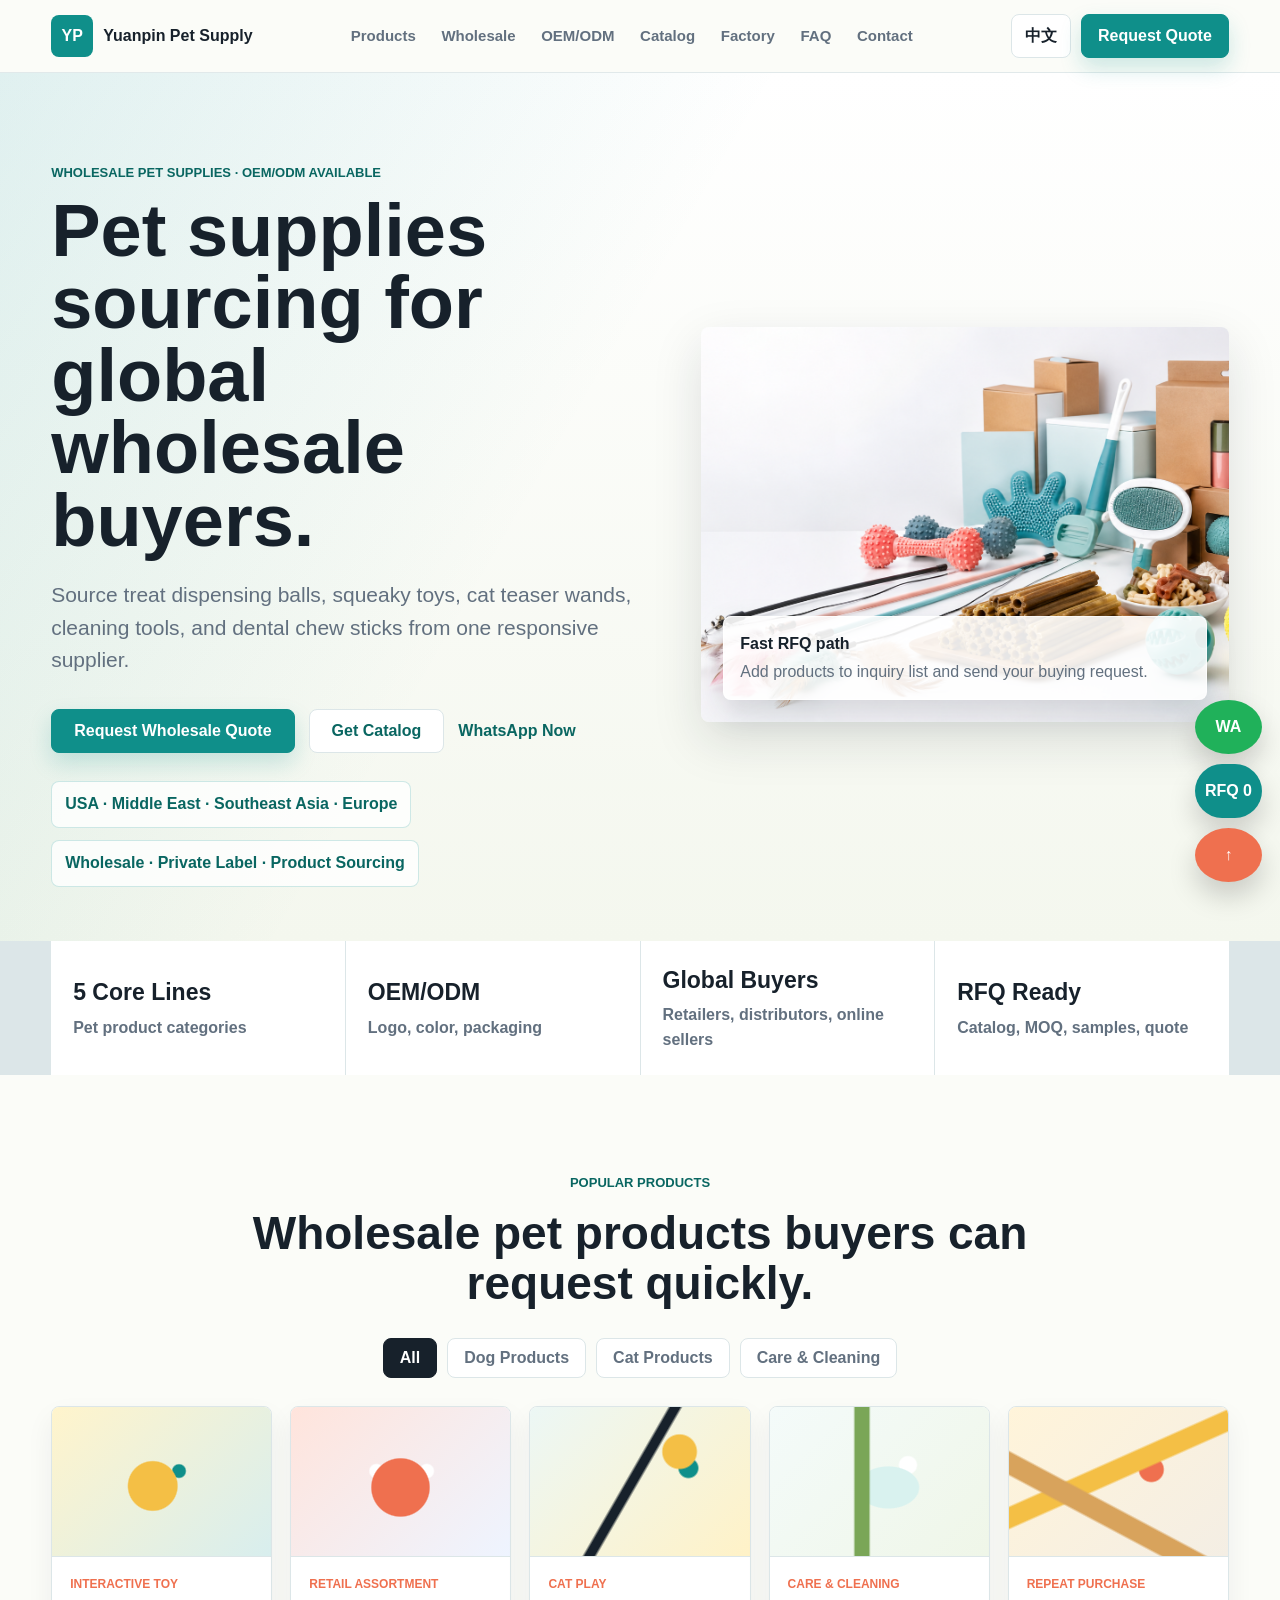
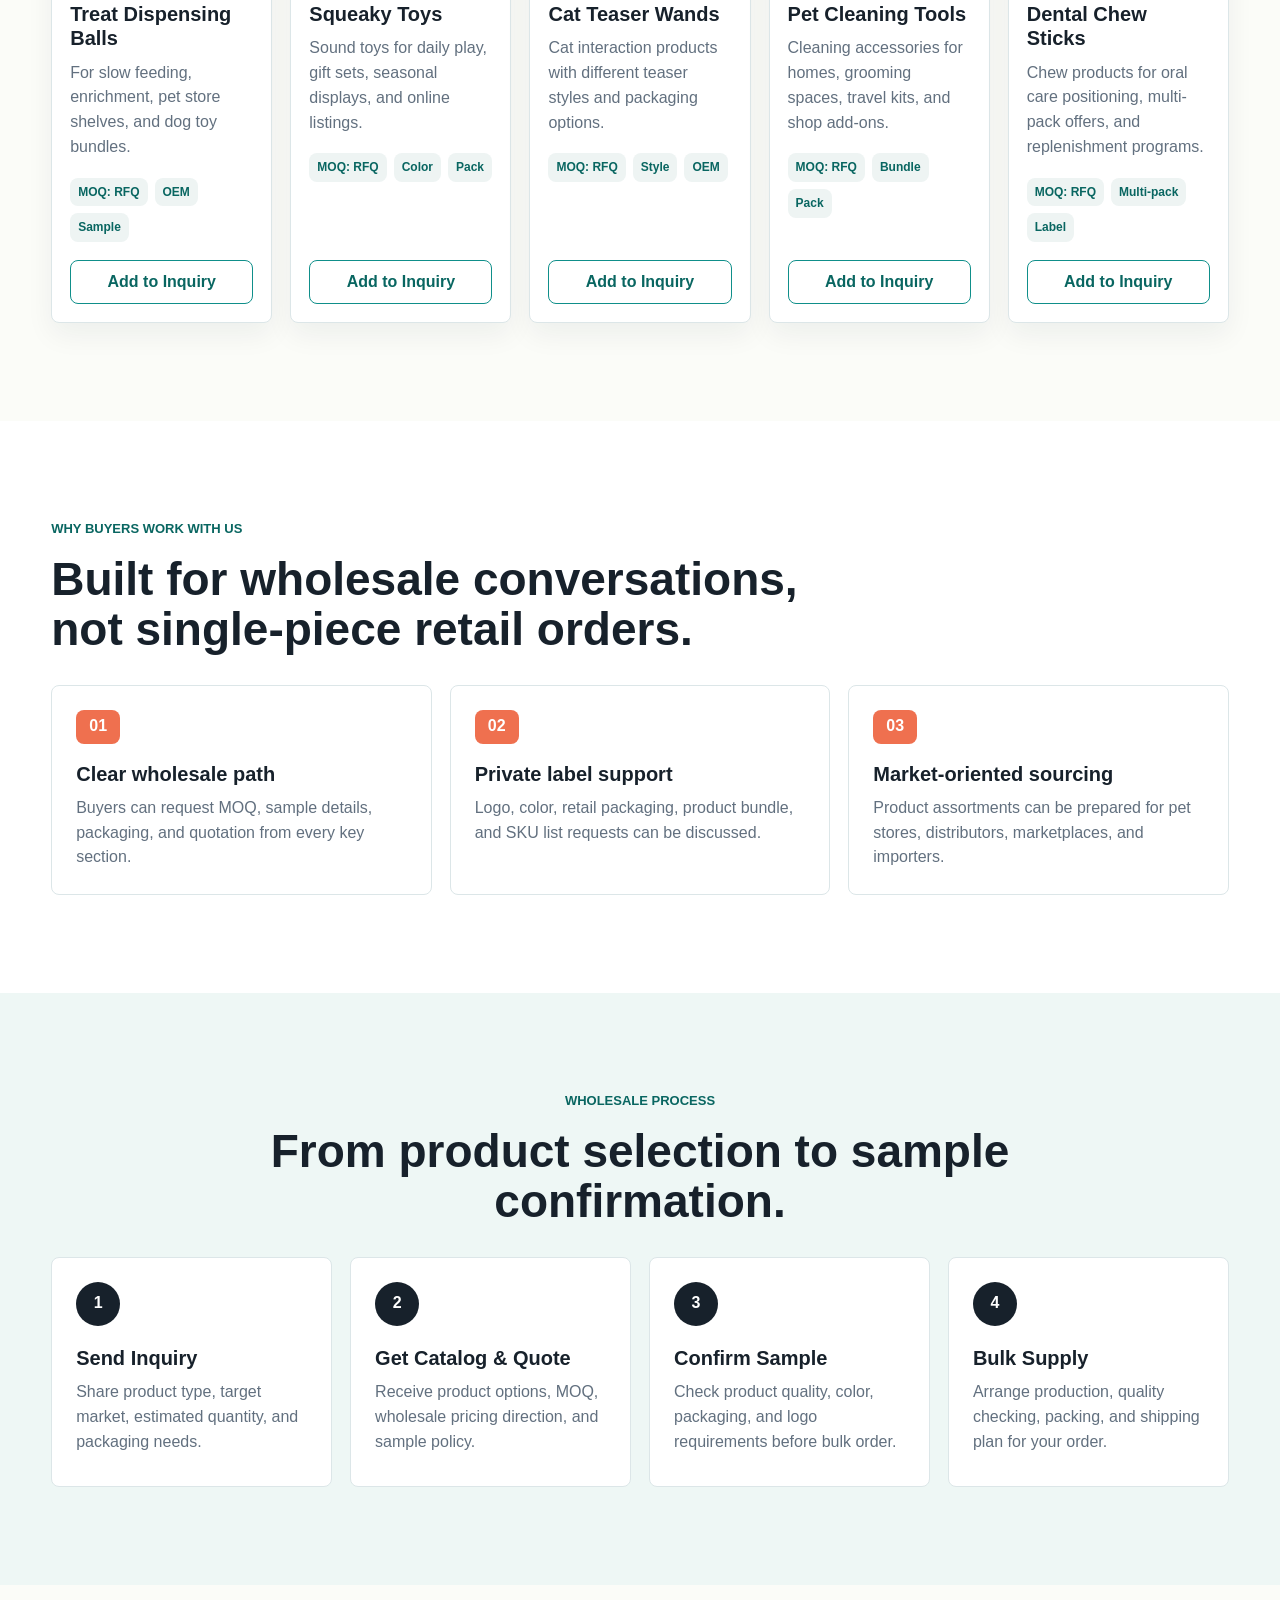
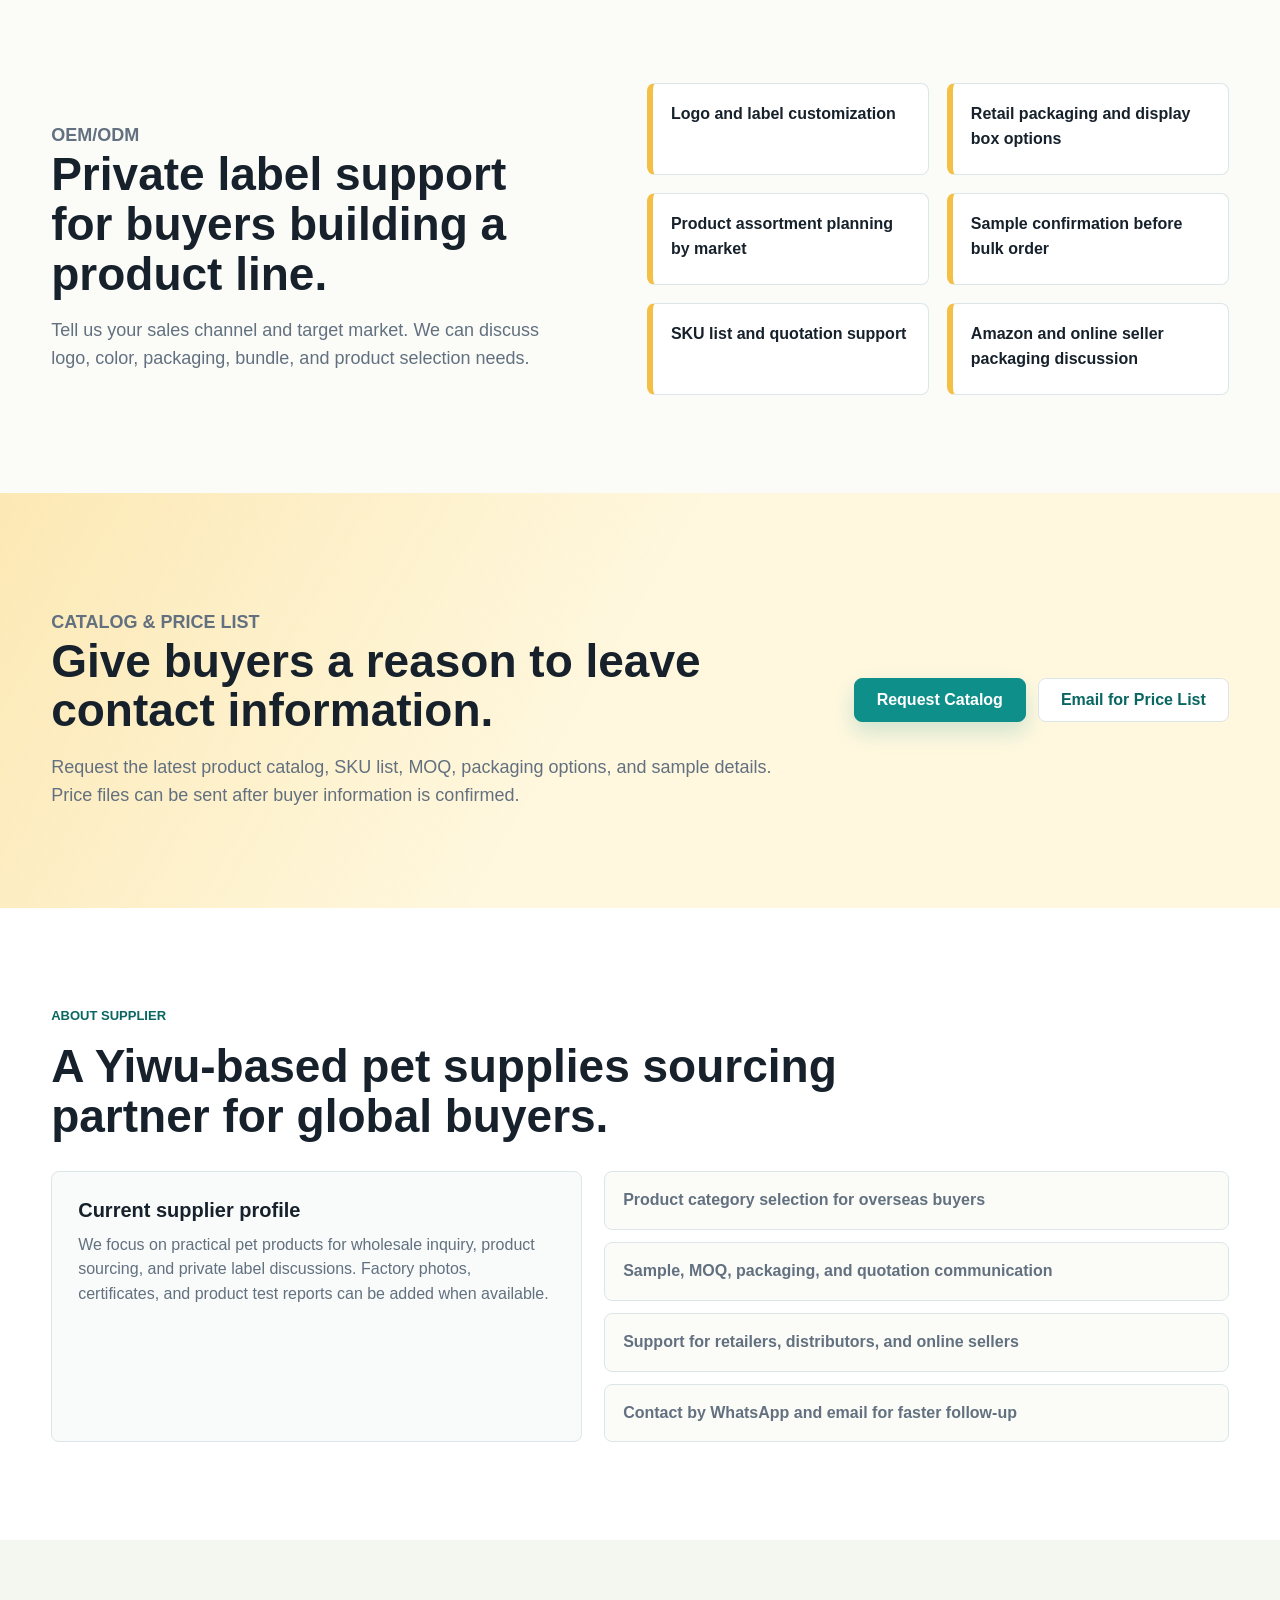
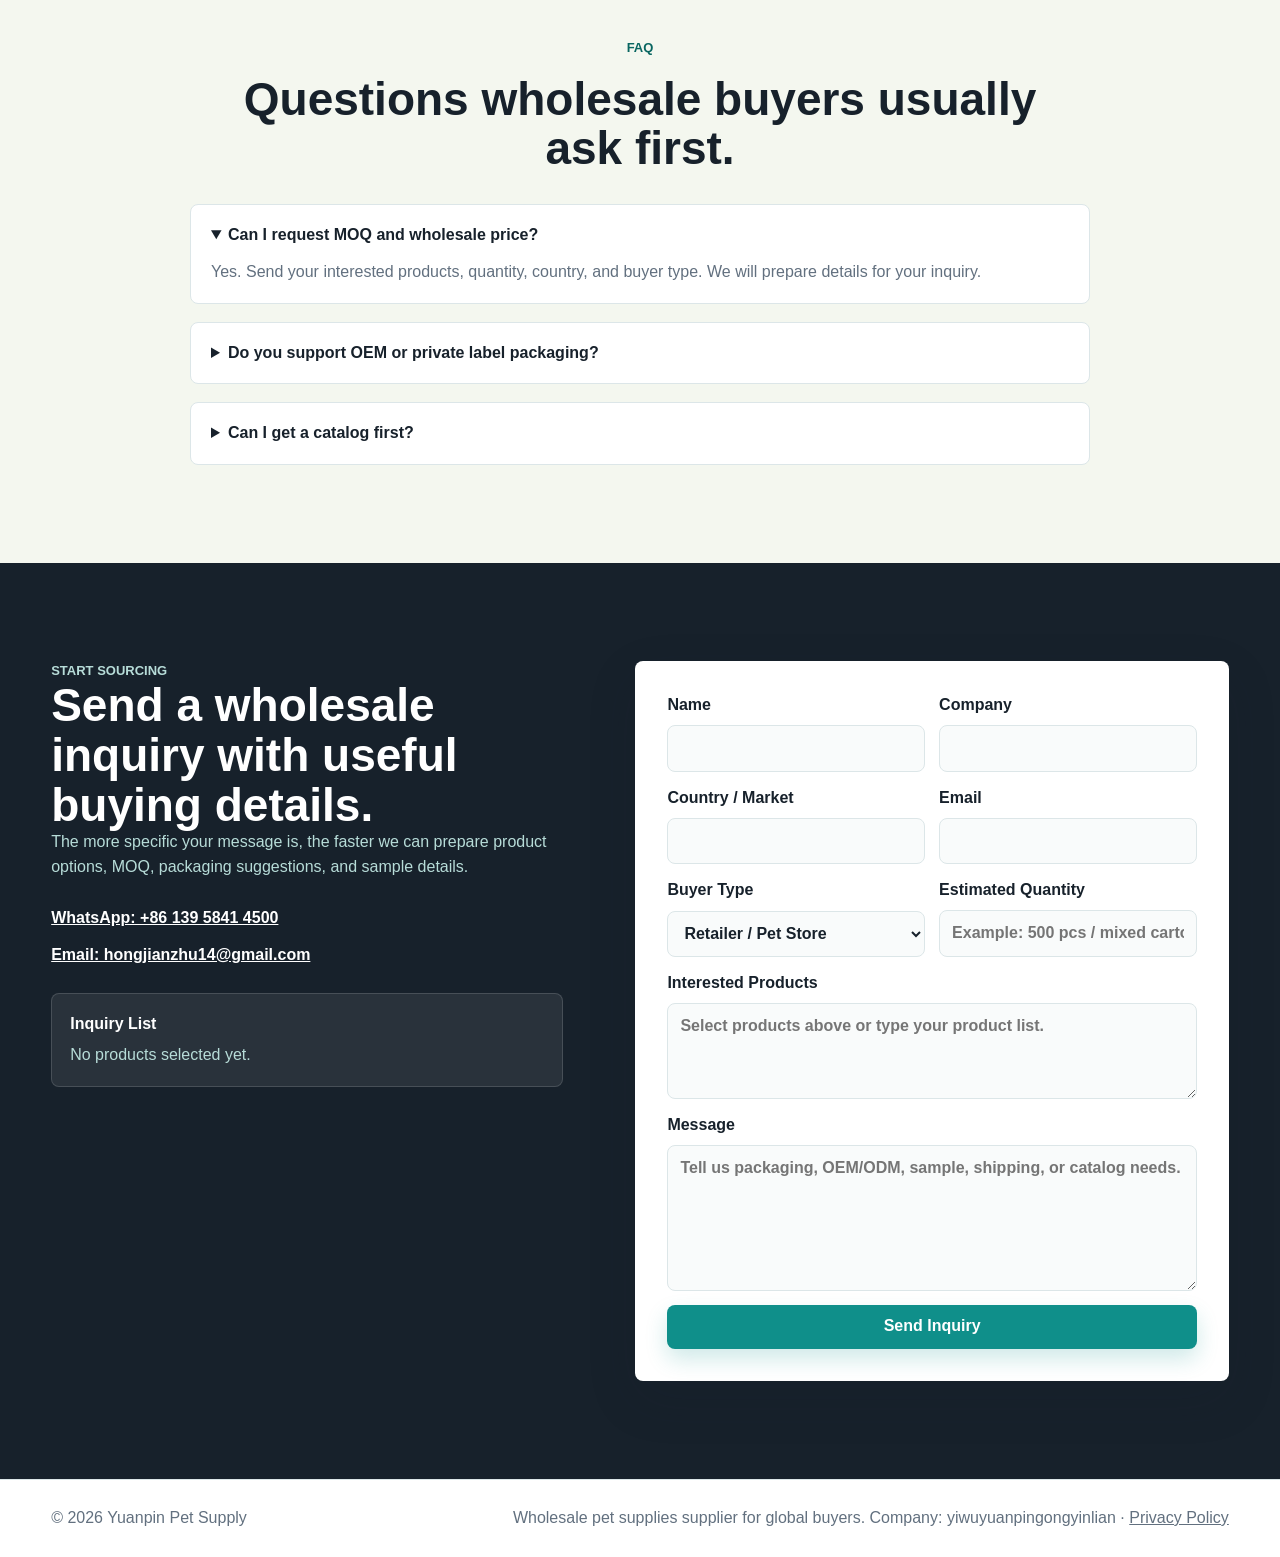
==== index.html @ 65d98b5f "Add files via upload" ====
<!doctype html>
<html lang="en">
  <head>
    <meta charset="utf-8" />
    <meta name="viewport" content="width=device-width, initial-scale=1" />
    <title>Yuanpin Pet Supply | Wholesale Pet Supplies Supplier</title>
    <meta
      name="description"
      content="Wholesale pet supplies supplier for global buyers. Treat dispensing balls, squeaky toys, cat teaser wands, pet cleaning tools, dental chew sticks, OEM and ODM service."
    />
    <link rel="stylesheet" href="./styles.css" />
  </head>
  <body>
    <header class="site-header">
      <a class="brand" href="./index.html#top" aria-label="Yuanpin Pet Supply">
        <span class="brand-mark">YP</span>
        <span class="brand-text">Yuanpin Pet Supply</span>
      </a>

      <nav class="main-nav" aria-label="Main navigation">
        <a href="./products.html" data-i18n="navProducts">Products</a>
        <a href="./index.html#wholesale" data-i18n="navWholesale">Wholesale</a>
        <a href="./index.html#oem" data-i18n="navOem">OEM/ODM</a>
        <a href="./index.html#catalog" data-i18n="navCatalog">Catalog</a>
        <a href="./about.html" data-i18n="navFactory">Factory</a>
        <a href="./faq.html">FAQ</a>
        <a href="./contact.html" data-i18n="navContact">Contact</a>
      </nav>

      <div class="header-actions">
        <button class="icon-button" type="button" data-lang-toggle aria-label="Switch language">中文</button>
        <a class="quote-pill" href="./contact.html" data-i18n="headerQuote">Request Quote</a>
      </div>
    </header>

    <main id="top">
      <section class="hero-section">
        <div class="hero-copy">
          <p class="eyebrow" data-i18n="heroEyebrow">Wholesale Pet Supplies · OEM/ODM Available</p>
          <h1 data-i18n="heroTitle">Pet supplies sourcing for global wholesale buyers.</h1>
          <p class="hero-lede" data-i18n="heroLede">
            Source treat dispensing balls, squeaky toys, cat teaser wands, cleaning tools, and dental chew sticks from one responsive supplier.
          </p>
          <div class="hero-actions">
            <a class="primary-button" href="./contact.html" data-i18n="requestQuote">Request Wholesale Quote</a>
            <a class="secondary-button" href="#catalog" data-i18n="getCatalog">Get Catalog</a>
            <a class="text-button" href="https://wa.me/8613958414500" target="_blank" rel="noreferrer" data-i18n="whatsappNow">WhatsApp Now</a>
          </div>
          <div class="trust-row" aria-label="Supplier highlights">
            <span data-i18n="trustOne">USA · Middle East · Southeast Asia · Europe</span>
            <span data-i18n="trustTwo">Wholesale · Private Label · Product Sourcing</span>
          </div>
        </div>

        <div class="hero-panel">
          <img src="./assets/hero-pet-wholesale.png" alt="Wholesale pet supplies catalog display" />
          <div class="hero-note">
            <strong data-i18n="heroNoteTitle">Fast RFQ path</strong>
            <span data-i18n="heroNoteCopy">Add products to inquiry list and send your buying request.</span>
          </div>
        </div>
      </section>

      <section class="metric-strip" aria-label="Wholesale service summary">
        <div>
          <strong data-i18n="metricOneValue">5 Core Lines</strong>
          <span data-i18n="metricOneLabel">Pet product categories</span>
        </div>
        <div>
          <strong data-i18n="metricTwoValue">OEM/ODM</strong>
          <span data-i18n="metricTwoLabel">Logo, color, packaging</span>
        </div>
        <div>
          <strong data-i18n="metricThreeValue">Global Buyers</strong>
          <span data-i18n="metricThreeLabel">Retailers, distributors, online sellers</span>
        </div>
        <div>
          <strong data-i18n="metricFourValue">RFQ Ready</strong>
          <span data-i18n="metricFourLabel">Catalog, MOQ, samples, quote</span>
        </div>
      </section>

      <section class="section product-section" id="products">
        <div class="section-heading center">
          <p class="eyebrow" data-i18n="productsEyebrow">Popular Products</p>
          <h2 data-i18n="productsTitle">Wholesale pet products buyers can request quickly.</h2>
        </div>

        <div class="filter-bar" aria-label="Product filters">
          <button class="filter-button active" type="button" data-filter="all" data-i18n="filterAll">All</button>
          <button class="filter-button" type="button" data-filter="dog" data-i18n="filterDog">Dog Products</button>
          <button class="filter-button" type="button" data-filter="cat" data-i18n="filterCat">Cat Products</button>
          <button class="filter-button" type="button" data-filter="care" data-i18n="filterCare">Care & Cleaning</button>
        </div>

        <div class="product-grid">
          <article class="product-card" data-category="dog" data-product-card>
            <div class="product-visual ball-visual"></div>
            <div class="product-body">
              <p class="card-kicker" data-i18n="tagInteractive">Interactive Toy</p>
              <h3 data-i18n="productOneTitle">Treat Dispensing Balls</h3>
              <p data-i18n="productOneCopy">For slow feeding, enrichment, pet store shelves, and dog toy bundles.</p>
              <div class="tag-row">
                <span>MOQ: RFQ</span><span>OEM</span><span>Sample</span>
              </div>
              <button class="add-button" type="button" data-add-product="Treat Dispensing Balls" data-i18n="addInquiry">Add to Inquiry</button>
            </div>
          </article>

          <article class="product-card" data-category="dog" data-product-card>
            <div class="product-visual squeak-visual"></div>
            <div class="product-body">
              <p class="card-kicker" data-i18n="tagRetail">Retail Assortment</p>
              <h3 data-i18n="productTwoTitle">Squeaky Toys</h3>
              <p data-i18n="productTwoCopy">Sound toys for daily play, gift sets, seasonal displays, and online listings.</p>
              <div class="tag-row">
                <span>MOQ: RFQ</span><span>Color</span><span>Pack</span>
              </div>
              <button class="add-button" type="button" data-add-product="Squeaky Toys" data-i18n="addInquiry">Add to Inquiry</button>
            </div>
          </article>

          <article class="product-card" data-category="cat" data-product-card>
            <div class="product-visual wand-visual"></div>
            <div class="product-body">
              <p class="card-kicker" data-i18n="tagCat">Cat Play</p>
              <h3 data-i18n="productThreeTitle">Cat Teaser Wands</h3>
              <p data-i18n="productThreeCopy">Cat interaction products with different teaser styles and packaging options.</p>
              <div class="tag-row">
                <span>MOQ: RFQ</span><span>Style</span><span>OEM</span>
              </div>
              <button class="add-button" type="button" data-add-product="Cat Teaser Wands" data-i18n="addInquiry">Add to Inquiry</button>
            </div>
          </article>

          <article class="product-card" data-category="care" data-product-card>
            <div class="product-visual clean-visual"></div>
            <div class="product-body">
              <p class="card-kicker" data-i18n="tagCare">Care & Cleaning</p>
              <h3 data-i18n="productFourTitle">Pet Cleaning Tools</h3>
              <p data-i18n="productFourCopy">Cleaning accessories for homes, grooming spaces, travel kits, and shop add-ons.</p>
              <div class="tag-row">
                <span>MOQ: RFQ</span><span>Bundle</span><span>Pack</span>
              </div>
              <button class="add-button" type="button" data-add-product="Pet Cleaning Tools" data-i18n="addInquiry">Add to Inquiry</button>
            </div>
          </article>

          <article class="product-card" data-category="dog care" data-product-card>
            <div class="product-visual chew-visual"></div>
            <div class="product-body">
              <p class="card-kicker" data-i18n="tagRepeat">Repeat Purchase</p>
              <h3 data-i18n="productFiveTitle">Dental Chew Sticks</h3>
              <p data-i18n="productFiveCopy">Chew products for oral care positioning, multi-pack offers, and replenishment programs.</p>
              <div class="tag-row">
                <span>MOQ: RFQ</span><span>Multi-pack</span><span>Label</span>
              </div>
              <button class="add-button" type="button" data-add-product="Dental Chew Sticks" data-i18n="addInquiry">Add to Inquiry</button>
            </div>
          </article>
        </div>
      </section>

      <section class="section why-section">
        <div class="section-heading">
          <p class="eyebrow" data-i18n="whyEyebrow">Why Buyers Work With Us</p>
          <h2 data-i18n="whyTitle">Built for wholesale conversations, not single-piece retail orders.</h2>
        </div>
        <div class="why-grid">
          <article>
            <span class="number-badge">01</span>
            <h3 data-i18n="whyOneTitle">Clear wholesale path</h3>
            <p data-i18n="whyOneCopy">Buyers can request MOQ, sample details, packaging, and quotation from every key section.</p>
          </article>
          <article>
            <span class="number-badge">02</span>
            <h3 data-i18n="whyTwoTitle">Private label support</h3>
            <p data-i18n="whyTwoCopy">Logo, color, retail packaging, product bundle, and SKU list requests can be discussed.</p>
          </article>
          <article>
            <span class="number-badge">03</span>
            <h3 data-i18n="whyThreeTitle">Market-oriented sourcing</h3>
            <p data-i18n="whyThreeCopy">Product assortments can be prepared for pet stores, distributors, marketplaces, and importers.</p>
          </article>
        </div>
      </section>

      <section class="section wholesale-section" id="wholesale">
        <div class="section-heading center">
          <p class="eyebrow" data-i18n="wholesaleEyebrow">Wholesale Process</p>
          <h2 data-i18n="wholesaleTitle">From product selection to sample confirmation.</h2>
        </div>
        <div class="timeline">
          <article><span>1</span><h3 data-i18n="stepOneTitle">Send Inquiry</h3><p data-i18n="stepOneCopy">Share product type, target market, estimated quantity, and packaging needs.</p></article>
          <article><span>2</span><h3 data-i18n="stepTwoTitle">Get Catalog & Quote</h3><p data-i18n="stepTwoCopy">Receive product options, MOQ, wholesale pricing direction, and sample policy.</p></article>
          <article><span>3</span><h3 data-i18n="stepThreeTitle">Confirm Sample</h3><p data-i18n="stepThreeCopy">Check product quality, color, packaging, and logo requirements before bulk order.</p></article>
          <article><span>4</span><h3 data-i18n="stepFourTitle">Bulk Supply</h3><p data-i18n="stepFourCopy">Arrange production, quality checking, packing, and shipping plan for your order.</p></article>
        </div>
      </section>

      <section class="section oem-section" id="oem">
        <div class="oem-copy">
          <p class="eyebrow" data-i18n="oemEyebrow">OEM/ODM</p>
          <h2 data-i18n="oemTitle">Private label support for buyers building a product line.</h2>
          <p data-i18n="oemCopy">Tell us your sales channel and target market. We can discuss logo, color, packaging, bundle, and product selection needs.</p>
        </div>
        <div class="capability-grid">
          <div data-i18n="capOne">Logo and label customization</div>
          <div data-i18n="capTwo">Retail packaging and display box options</div>
          <div data-i18n="capThree">Product assortment planning by market</div>
          <div data-i18n="capFour">Sample confirmation before bulk order</div>
          <div data-i18n="capFive">SKU list and quotation support</div>
          <div data-i18n="capSix">Amazon and online seller packaging discussion</div>
        </div>
      </section>

      <section class="section catalog-section" id="catalog">
        <div class="catalog-copy">
          <p class="eyebrow" data-i18n="catalogEyebrow">Catalog & Price List</p>
          <h2 data-i18n="catalogTitle">Give buyers a reason to leave contact information.</h2>
          <p data-i18n="catalogCopy">Request the latest product catalog, SKU list, MOQ, packaging options, and sample details. Price files can be sent after buyer information is confirmed.</p>
        </div>
        <div class="catalog-actions">
          <a class="primary-button" href="#contact" data-i18n="catalogButton">Request Catalog</a>
          <a class="secondary-button" href="mailto:hongjianzhu14@gmail.com?subject=Catalog%20Request%20-%20Wholesale%20Pet%20Supplies" data-i18n="catalogEmail">Email for Price List</a>
        </div>
      </section>

      <section class="section factory-section" id="factory">
        <div class="section-heading">
          <p class="eyebrow" data-i18n="factoryEyebrow">About Supplier</p>
          <h2 data-i18n="factoryTitle">A Yiwu-based pet supplies sourcing partner for global buyers.</h2>
        </div>
        <div class="factory-layout">
          <div class="factory-card">
            <h3 data-i18n="factoryCardTitle">Current supplier profile</h3>
            <p data-i18n="factoryCardCopy">We focus on practical pet products for wholesale inquiry, product sourcing, and private label discussions. Factory photos, certificates, and product test reports can be added when available.</p>
          </div>
          <ul class="check-list">
            <li data-i18n="factoryOne">Product category selection for overseas buyers</li>
            <li data-i18n="factoryTwo">Sample, MOQ, packaging, and quotation communication</li>
            <li data-i18n="factoryThree">Support for retailers, distributors, and online sellers</li>
            <li data-i18n="factoryFour">Contact by WhatsApp and email for faster follow-up</li>
          </ul>
        </div>
      </section>

      <section class="section faq-section">
        <div class="section-heading center">
          <p class="eyebrow" data-i18n="faqEyebrow">FAQ</p>
          <h2 data-i18n="faqTitle">Questions wholesale buyers usually ask first.</h2>
        </div>
        <div class="faq-list">
          <details open>
            <summary data-i18n="faqOneQ">Can I request MOQ and wholesale price?</summary>
            <p data-i18n="faqOneA">Yes. Send your interested products, quantity, country, and buyer type. We will prepare details for your inquiry.</p>
          </details>
          <details>
            <summary data-i18n="faqTwoQ">Do you support OEM or private label packaging?</summary>
            <p data-i18n="faqTwoA">Logo, label, color, packaging, and bundle requests can be discussed according to product category and order plan.</p>
          </details>
          <details>
            <summary data-i18n="faqThreeQ">Can I get a catalog first?</summary>
            <p data-i18n="faqThreeA">Yes. Use the catalog request section or contact us by WhatsApp/email, and include your market and product interest.</p>
          </details>
        </div>
      </section>

      <section class="section contact-section" id="contact">
        <div class="contact-copy">
          <p class="eyebrow" data-i18n="contactEyebrow">Start Sourcing</p>
          <h2 data-i18n="contactTitle">Send a wholesale inquiry with useful buying details.</h2>
          <p data-i18n="contactCopy">The more specific your message is, the faster we can prepare product options, MOQ, packaging suggestions, and sample details.</p>
          <div class="contact-methods">
            <a href="https://wa.me/8613958414500" target="_blank" rel="noreferrer">WhatsApp: +86 139 5841 4500</a>
            <a href="mailto:hongjianzhu14@gmail.com">Email: hongjianzhu14@gmail.com</a>
          </div>
          <div class="inquiry-summary">
            <strong data-i18n="inquiryListTitle">Inquiry List</strong>
            <p data-selected-products data-i18n="inquiryEmpty">No products selected yet.</p>
          </div>
        </div>

        <form class="inquiry-form" action="mailto:hongjianzhu14@gmail.com" method="post" enctype="text/plain">
          <label><span data-i18n="formName">Name</span><input name="name" autocomplete="name" required /></label>
          <label><span data-i18n="formCompany">Company</span><input name="company" autocomplete="organization" /></label>
          <label><span data-i18n="formCountry">Country / Market</span><input name="country" autocomplete="country-name" required /></label>
          <label><span data-i18n="formEmail">Email</span><input type="email" name="email" autocomplete="email" required /></label>
          <label>
            <span data-i18n="formBuyer">Buyer Type</span>
            <select name="buyer_type">
              <option data-i18n="buyerTypeOne">Retailer / Pet Store</option>
              <option data-i18n="buyerTypeTwo">Distributor / Wholesaler</option>
              <option data-i18n="buyerTypeThree">Online Seller</option>
              <option data-i18n="buyerTypeFour">Brand Owner</option>
            </select>
          </label>
          <label><span data-i18n="formQuantity">Estimated Quantity</span><input name="quantity" data-i18n-placeholder="quantityPlaceholder" placeholder="Example: 500 pcs / mixed carton / trial order" /></label>
          <label><span data-i18n="formProducts">Interested Products</span><textarea name="products" rows="3" data-products-field data-i18n-placeholder="productsPlaceholder" placeholder="Select products above or type your product list."></textarea></label>
          <label><span data-i18n="formMessage">Message</span><textarea name="message" rows="5" data-i18n-placeholder="messagePlaceholder" placeholder="Tell us packaging, OEM/ODM, sample, shipping, or catalog needs."></textarea></label>
          <button class="primary-button form-button" type="submit" data-i18n="submitInquiry">Send Inquiry</button>
        </form>
      </section>
    </main>

    <footer class="site-footer">
      <p>© <span data-year></span> Yuanpin Pet Supply</p>
      <p><span data-i18n="footerText">Wholesale pet supplies supplier for global buyers.</span> Company: yiwuyuanpingongyinlian · <a href="./privacy.html">Privacy Policy</a></p>
    </footer>

    <div class="floating-tools" aria-label="Quick contact tools">
      <a href="https://wa.me/8613958414500" target="_blank" rel="noreferrer">WA</a>
      <a href="#contact" data-inquiry-count>RFQ 0</a>
      <a href="#top" aria-label="Back to top">↑</a>
    </div>

    <script src="./script.js"></script>
  </body>
</html>
---- styles.css ----
:root {
  --ink: #17212b;
  --muted: #62707f;
  --soft: #eef4f3;
  --line: #dce6e8;
  --paper: #fbfcf8;
  --white: #ffffff;
  --teal: #0f8f8a;
  --teal-dark: #096661;
  --coral: #ef704f;
  --sun: #f4bf45;
  --leaf: #7aa657;
  --shadow: 0 18px 50px rgba(23, 33, 43, 0.13);
}

* {
  box-sizing: border-box;
}

html {
  scroll-behavior: smooth;
}

body {
  margin: 0;
  color: var(--ink);
  background: var(--paper);
  font-family: Arial, "Microsoft YaHei", "PingFang SC", sans-serif;
  line-height: 1.55;
}

a {
  color: inherit;
}

img {
  display: block;
  max-width: 100%;
}

button,
input,
select,
textarea {
  font: inherit;
}

.site-header {
  position: sticky;
  top: 0;
  z-index: 50;
  display: flex;
  align-items: center;
  justify-content: space-between;
  gap: 22px;
  padding: 14px clamp(18px, 4vw, 56px);
  background: rgba(251, 252, 248, 0.93);
  border-bottom: 1px solid rgba(220, 230, 232, 0.82);
  backdrop-filter: blur(18px);
}

.brand {
  display: inline-flex;
  align-items: center;
  gap: 10px;
  min-width: 0;
  text-decoration: none;
}

.brand-mark {
  display: grid;
  place-items: center;
  width: 42px;
  height: 42px;
  color: var(--white);
  background: var(--teal);
  border-radius: 8px;
  font-weight: 900;
}

.brand-text {
  max-width: 240px;
  overflow-wrap: anywhere;
  font-weight: 900;
}

.main-nav {
  display: flex;
  align-items: center;
  gap: clamp(14px, 2vw, 26px);
  color: var(--muted);
  font-size: 15px;
  font-weight: 700;
}

.main-nav a,
.quote-pill,
.text-button {
  text-decoration: none;
}

.main-nav a:hover {
  color: var(--teal-dark);
}

.header-actions {
  display: flex;
  align-items: center;
  gap: 10px;
  white-space: nowrap;
}

.icon-button,
.quote-pill,
.primary-button,
.secondary-button,
.add-button {
  min-height: 44px;
  border-radius: 8px;
  font-weight: 900;
  cursor: pointer;
}

.icon-button {
  padding: 0 13px;
  color: var(--ink);
  background: var(--white);
  border: 1px solid var(--line);
}

.quote-pill,
.primary-button {
  display: inline-flex;
  align-items: center;
  justify-content: center;
  color: var(--white);
  background: var(--teal);
  border: 1px solid var(--teal);
  box-shadow: 0 10px 22px rgba(15, 143, 138, 0.2);
}

.quote-pill {
  padding: 0 16px;
}

.primary-button,
.secondary-button {
  padding: 0 22px;
  text-decoration: none;
}

.secondary-button {
  display: inline-flex;
  align-items: center;
  justify-content: center;
  color: var(--teal-dark);
  background: var(--white);
  border: 1px solid var(--line);
}

.text-button {
  display: inline-flex;
  align-items: center;
  min-height: 44px;
  color: var(--teal-dark);
  font-weight: 900;
}

.hero-section {
  display: grid;
  grid-template-columns: minmax(0, 1fr) minmax(360px, 0.9fr);
  gap: clamp(28px, 5vw, 70px);
  align-items: center;
  min-height: calc(100vh - 72px);
  padding: clamp(48px, 7vw, 94px) clamp(18px, 4vw, 56px) 54px;
  background:
    linear-gradient(120deg, rgba(15, 143, 138, 0.13), transparent 44%),
    linear-gradient(180deg, #ffffff 0%, #f4f7ee 100%);
}

.hero-copy {
  max-width: 820px;
}

.eyebrow {
  margin: 0 0 12px;
  color: var(--teal-dark);
  font-size: 13px;
  font-weight: 900;
  letter-spacing: 0;
  text-transform: uppercase;
}

h1,
h2,
h3,
p,
span,
a,
button {
  overflow-wrap: anywhere;
}

h1 {
  margin: 0;
  max-width: 900px;
  font-size: clamp(42px, 6vw, 74px);
  line-height: 0.98;
  letter-spacing: 0;
}

h2 {
  margin: 0;
  max-width: 820px;
  font-size: clamp(28px, 4vw, 46px);
  line-height: 1.08;
  letter-spacing: 0;
}

h3 {
  margin: 0 0 10px;
  font-size: 20px;
  line-height: 1.22;
  letter-spacing: 0;
}

.hero-lede {
  max-width: 690px;
  margin: 22px 0 0;
  color: var(--muted);
  font-size: clamp(17px, 2vw, 21px);
}

.hero-actions {
  display: flex;
  flex-wrap: wrap;
  gap: 14px;
  margin-top: 32px;
}

.trust-row {
  display: flex;
  flex-wrap: wrap;
  gap: 12px;
  margin-top: 28px;
}

.trust-row span {
  padding: 10px 13px;
  border: 1px solid rgba(15, 143, 138, 0.2);
  border-radius: 8px;
  color: var(--teal-dark);
  background: rgba(255, 255, 255, 0.78);
  font-weight: 800;
}

.hero-panel {
  position: relative;
}

.hero-panel img {
  width: 100%;
  aspect-ratio: 4 / 3;
  object-fit: cover;
  border-radius: 8px;
  box-shadow: var(--shadow);
}

.hero-note {
  position: absolute;
  left: 22px;
  right: 22px;
  bottom: 22px;
  display: grid;
  gap: 3px;
  padding: 15px 16px;
  border: 1px solid rgba(255, 255, 255, 0.65);
  border-radius: 8px;
  background: rgba(255, 255, 255, 0.9);
  box-shadow: 0 12px 32px rgba(23, 33, 43, 0.14);
}

.hero-note span {
  color: var(--muted);
}

.metric-strip {
  display: grid;
  grid-template-columns: repeat(4, minmax(0, 1fr));
  gap: 1px;
  padding: 0 clamp(18px, 4vw, 56px);
  background: var(--line);
}

.metric-strip div {
  display: grid;
  gap: 5px;
  min-height: 110px;
  align-content: center;
  padding: 22px;
  background: var(--white);
}

.metric-strip strong {
  font-size: 23px;
}

.metric-strip span {
  color: var(--muted);
  font-weight: 700;
}

.section {
  padding: clamp(58px, 8vw, 98px) clamp(18px, 4vw, 56px);
}

.section-heading {
  display: grid;
  gap: 4px;
  margin-bottom: 30px;
}

.section-heading.center {
  justify-items: center;
  text-align: center;
}

.filter-bar {
  display: flex;
  flex-wrap: wrap;
  justify-content: center;
  gap: 10px;
  margin-bottom: 28px;
}

.filter-button {
  min-height: 40px;
  padding: 0 16px;
  color: var(--muted);
  background: var(--white);
  border: 1px solid var(--line);
  border-radius: 8px;
  cursor: pointer;
  font-weight: 900;
}

.filter-button.active {
  color: var(--white);
  background: var(--ink);
  border-color: var(--ink);
}

.product-grid {
  display: grid;
  grid-template-columns: repeat(5, minmax(180px, 1fr));
  gap: 18px;
}

.product-card {
  display: flex;
  flex-direction: column;
  overflow: hidden;
  min-height: 430px;
  background: var(--white);
  border: 1px solid var(--line);
  border-radius: 8px;
  box-shadow: 0 12px 28px rgba(23, 33, 43, 0.06);
}

.product-card.hidden {
  display: none;
}

.product-visual {
  min-height: 150px;
  border-bottom: 1px solid var(--line);
}

.ball-visual {
  background:
    radial-gradient(circle at 46% 53%, #f4bf45 0 17%, transparent 18%),
    radial-gradient(circle at 58% 43%, #0f8f8a 0 4%, transparent 5%),
    radial-gradient(circle at 40% 49%, #ffffff 0 5%, transparent 6%),
    linear-gradient(135deg, #fff4cc, #d8eeee);
}

.squeak-visual {
  background:
    radial-gradient(circle at 50% 54%, #ef704f 0 21%, transparent 22%),
    radial-gradient(circle at 39% 43%, #ffffff 0 4%, transparent 5%),
    radial-gradient(circle at 62% 43%, #ffffff 0 4%, transparent 5%),
    linear-gradient(135deg, #ffe4dc, #eef4ff);
}

.wand-visual {
  background:
    linear-gradient(120deg, transparent 0 45%, #17212b 46% 49%, transparent 50%),
    radial-gradient(circle at 68% 30%, #f4bf45 0 9%, transparent 10%),
    radial-gradient(circle at 72% 41%, #0f8f8a 0 5%, transparent 6%),
    linear-gradient(135deg, #ecf7f5, #fff2c7);
}

.clean-visual {
  background:
    linear-gradient(90deg, transparent 0 38%, #7aa657 39% 45%, transparent 46%),
    radial-gradient(ellipse at 54% 54%, #d9f2ef 0 18%, transparent 19%),
    radial-gradient(circle at 63% 39%, #ffffff 0 5%, transparent 6%),
    linear-gradient(135deg, #f4fbfa, #eff6e8);
}

.chew-visual {
  background:
    linear-gradient(28deg, transparent 0 30%, #d8a35c 31% 39%, transparent 40%),
    linear-gradient(-24deg, transparent 0 50%, #f4bf45 51% 59%, transparent 60%),
    radial-gradient(circle at 65% 42%, #ef704f 0 7%, transparent 8%),
    linear-gradient(135deg, #fff4da, #f4eee4);
}

.product-body {
  display: flex;
  flex: 1;
  flex-direction: column;
  padding: 18px;
}

.card-kicker {
  margin: 0 0 8px;
  color: var(--coral);
  font-size: 12px;
  font-weight: 900;
  text-transform: uppercase;
}

.product-body p:not(.card-kicker) {
  margin: 0;
  color: var(--muted);
}

.tag-row {
  display: flex;
  flex-wrap: wrap;
  gap: 7px;
  margin: 18px 0;
}

.tag-row span {
  padding: 5px 8px;
  color: var(--teal-dark);
  background: var(--soft);
  border-radius: 8px;
  font-size: 12px;
  font-weight: 900;
}

.add-button {
  width: 100%;
  margin-top: auto;
  color: var(--teal-dark);
  background: var(--white);
  border: 1px solid var(--teal);
}

.add-button.added {
  color: var(--white);
  background: var(--teal);
}

.why-section {
  background: var(--white);
}

.why-grid,
.timeline,
.capability-grid,
.faq-list {
  display: grid;
  gap: 18px;
}

.why-grid {
  grid-template-columns: repeat(3, minmax(0, 1fr));
}

.why-grid article,
.timeline article,
.factory-card,
.faq-list details {
  border: 1px solid var(--line);
  border-radius: 8px;
  background: var(--white);
}

.why-grid article {
  padding: 24px;
}

.number-badge {
  display: inline-grid;
  place-items: center;
  width: 44px;
  height: 34px;
  margin-bottom: 18px;
  color: var(--white);
  background: var(--coral);
  border-radius: 8px;
  font-weight: 900;
}

.why-grid p,
.timeline p,
.oem-copy p,
.factory-card p,
.check-list,
.faq-list p,
.contact-copy p,
.catalog-copy p {
  margin: 0;
  color: var(--muted);
}

.wholesale-section {
  background: #eef7f5;
}

.timeline {
  grid-template-columns: repeat(4, minmax(0, 1fr));
}

.timeline article {
  min-height: 230px;
  padding: 24px;
}

.timeline span {
  display: grid;
  place-items: center;
  width: 44px;
  height: 44px;
  margin-bottom: 20px;
  color: var(--white);
  background: var(--ink);
  border-radius: 50%;
  font-weight: 900;
}

.oem-section {
  display: grid;
  grid-template-columns: minmax(0, 0.9fr) minmax(320px, 1fr);
  gap: clamp(28px, 6vw, 72px);
  align-items: center;
}

.oem-copy p {
  max-width: 650px;
  margin-top: 18px;
  font-size: 18px;
}

.capability-grid {
  grid-template-columns: repeat(2, minmax(0, 1fr));
}

.capability-grid div {
  min-height: 92px;
  padding: 18px;
  border: 1px solid var(--line);
  border-left: 6px solid var(--sun);
  border-radius: 8px;
  background: var(--white);
  font-weight: 900;
}

.catalog-section {
  display: grid;
  grid-template-columns: minmax(0, 1fr) auto;
  gap: 28px;
  align-items: center;
  background:
    linear-gradient(120deg, rgba(244, 191, 69, 0.28), transparent 48%),
    #fff8df;
}

.catalog-copy p {
  max-width: 760px;
  margin-top: 18px;
  font-size: 18px;
}

.catalog-actions {
  display: flex;
  flex-wrap: wrap;
  gap: 12px;
}

.factory-section {
  background: var(--white);
}

.factory-layout {
  display: grid;
  grid-template-columns: minmax(0, 0.85fr) minmax(320px, 1fr);
  gap: 22px;
}

.factory-card {
  padding: 26px;
  background: #f8fbfa;
}

.check-list {
  display: grid;
  gap: 12px;
  padding: 0;
  list-style: none;
}

.check-list li {
  padding: 16px 18px;
  border: 1px solid var(--line);
  border-radius: 8px;
  background: var(--paper);
  font-weight: 800;
}

.faq-section {
  background: #f4f7ef;
}

.faq-list {
  max-width: 900px;
  margin: 0 auto;
}

.faq-list details {
  padding: 18px 20px;
}

.faq-list summary {
  cursor: pointer;
  font-weight: 900;
}

.faq-list p {
  margin-top: 12px;
}

.contact-section {
  display: grid;
  grid-template-columns: minmax(0, 0.82fr) minmax(340px, 0.95fr);
  gap: clamp(28px, 6vw, 72px);
  align-items: start;
  color: var(--white);
  background: var(--ink);
}

.contact-section .eyebrow,
.contact-copy p {
  color: #b7dcd8;
}

.contact-methods {
  display: grid;
  gap: 12px;
  margin-top: 26px;
}

.contact-methods a {
  color: var(--white);
  font-weight: 900;
}

.inquiry-summary {
  margin-top: 26px;
  padding: 18px;
  color: var(--white);
  background: rgba(255, 255, 255, 0.08);
  border: 1px solid rgba(255, 255, 255, 0.14);
  border-radius: 8px;
}

.inquiry-summary p {
  margin-top: 6px;
}

.inquiry-form {
  display: grid;
  grid-template-columns: repeat(2, minmax(0, 1fr));
  gap: 14px;
  padding: clamp(20px, 4vw, 32px);
  color: var(--ink);
  background: var(--white);
  border-radius: 8px;
  box-shadow: var(--shadow);
}

.inquiry-form label {
  display: grid;
  gap: 7px;
  font-weight: 900;
}

.inquiry-form label:nth-last-child(3),
.inquiry-form label:nth-last-child(2),
.form-button {
  grid-column: 1 / -1;
}

.inquiry-form input,
.inquiry-form select,
.inquiry-form textarea {
  width: 100%;
  min-height: 46px;
  padding: 10px 12px;
  color: var(--ink);
  background: #f9fbfb;
  border: 1px solid var(--line);
  border-radius: 8px;
}

.inquiry-form textarea {
  resize: vertical;
}

.form-button {
  border: 0;
}

.site-footer {
  display: flex;
  justify-content: space-between;
  gap: 18px;
  padding: 26px clamp(18px, 4vw, 56px);
  color: var(--muted);
  background: var(--white);
  border-top: 1px solid var(--line);
}

.site-footer p {
  margin: 0;
}

.floating-tools {
  position: fixed;
  right: 18px;
  bottom: 18px;
  z-index: 60;
  display: grid;
  gap: 10px;
}

.floating-tools a {
  display: grid;
  place-items: center;
  min-width: 54px;
  height: 54px;
  padding: 0 10px;
  color: var(--white);
  background: var(--coral);
  border-radius: 50%;
  box-shadow: 0 14px 28px rgba(0, 0, 0, 0.18);
  text-decoration: none;
  font-weight: 900;
}

.floating-tools a:first-child {
  background: #20b15a;
}

.floating-tools a:nth-child(2) {
  width: auto;
  border-radius: 999px;
  background: var(--teal);
}

.page-hero {
  padding: clamp(58px, 8vw, 104px) clamp(18px, 4vw, 56px);
  background:
    linear-gradient(120deg, rgba(15, 143, 138, 0.12), transparent 46%),
    linear-gradient(180deg, #ffffff 0%, #f4f7ee 100%);
}

.page-hero h1 {
  max-width: 980px;
}

.page-hero p:not(.eyebrow) {
  max-width: 760px;
  margin: 20px 0 0;
  color: var(--muted);
  font-size: 18px;
}

.two-column-page,
.factory-layout {
  align-items: stretch;
}

.two-column-page {
  display: grid;
  grid-template-columns: repeat(2, minmax(0, 1fr));
  gap: 20px;
}

.content-card {
  padding: clamp(22px, 4vw, 34px);
  border: 1px solid var(--line);
  border-radius: 8px;
  background: var(--white);
  box-shadow: 0 12px 28px rgba(23, 33, 43, 0.06);
}

.content-card h2 {
  font-size: clamp(24px, 3vw, 34px);
}

.content-card p {
  margin: 16px 0 0;
  color: var(--muted);
}

.content-card .secondary-button {
  margin-top: 22px;
}

.product-detail-list {
  display: grid;
  grid-template-columns: repeat(2, minmax(0, 1fr));
  gap: 18px;
}

.legal-content {
  max-width: 960px;
  margin: 0 auto;
}

.legal-content h2 {
  margin-top: 28px;
  font-size: 26px;
}

.legal-content p {
  color: var(--muted);
}

.address-placeholder {
  margin-top: 24px;
}

@media (max-width: 1180px) {
  .site-header {
    flex-wrap: wrap;
  }

  .main-nav {
    order: 3;
    width: 100%;
    justify-content: space-between;
  }

  .hero-section,
  .oem-section,
  .catalog-section,
  .two-column-page,
  .product-detail-list,
  .factory-layout,
  .contact-section {
    grid-template-columns: 1fr;
  }

  .product-grid {
    grid-template-columns: repeat(2, minmax(0, 1fr));
  }

  .metric-strip,
  .timeline {
    grid-template-columns: repeat(2, minmax(0, 1fr));
  }
}

@media (max-width: 720px) {
  .brand-text {
    max-width: 190px;
    font-size: 14px;
  }

  .header-actions {
    width: 100%;
    justify-content: space-between;
  }

  .main-nav {
    justify-content: flex-start;
    overflow-x: auto;
    padding-bottom: 4px;
  }

  .hero-section {
    min-height: auto;
  }

  .hero-actions,
  .trust-row,
  .catalog-actions {
    display: grid;
    grid-template-columns: 1fr;
  }

  .metric-strip,
  .product-grid,
  .why-grid,
  .timeline,
  .capability-grid,
  .inquiry-form,
  .site-footer {
    grid-template-columns: 1fr;
  }

  .primary-button,
  .secondary-button,
  .text-button {
    width: 100%;
    justify-content: center;
  }

  .hero-note {
    position: static;
    margin-top: 12px;
  }

  .floating-tools {
    right: 12px;
    bottom: 12px;
  }
}
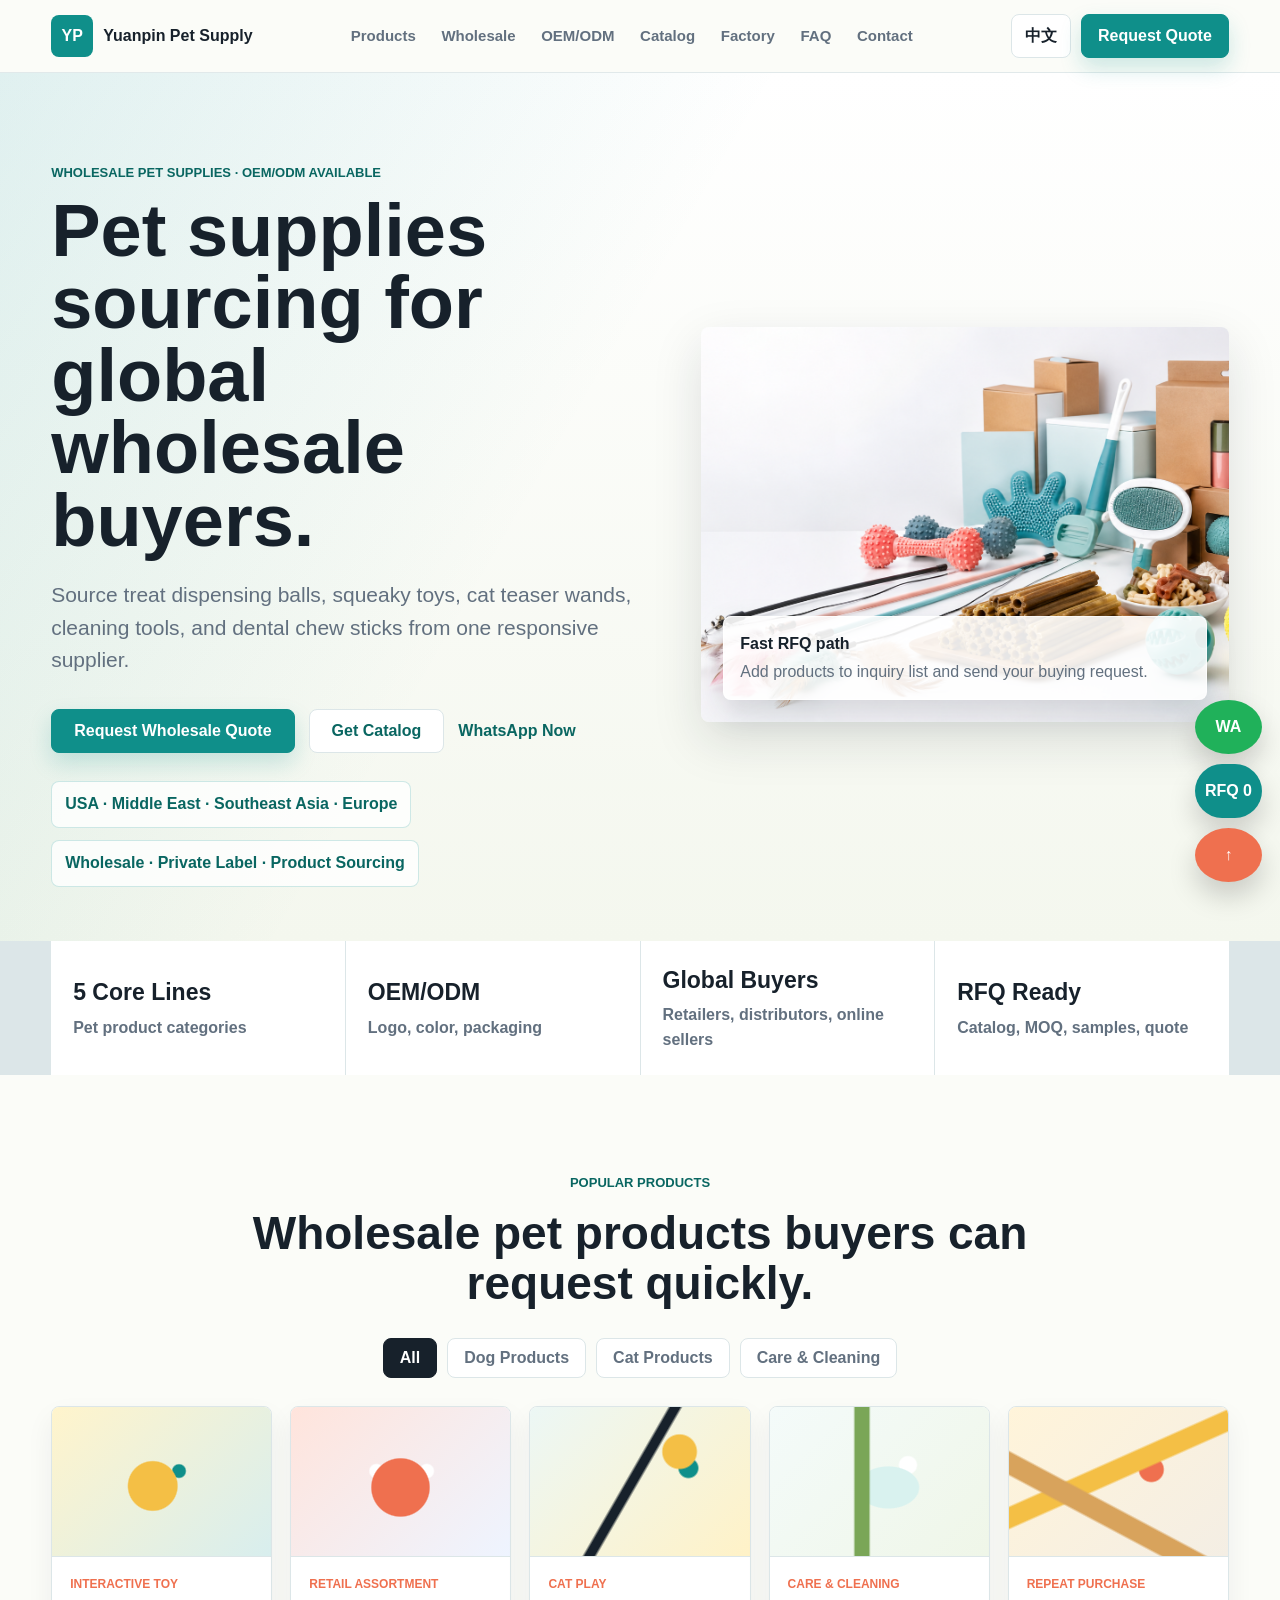
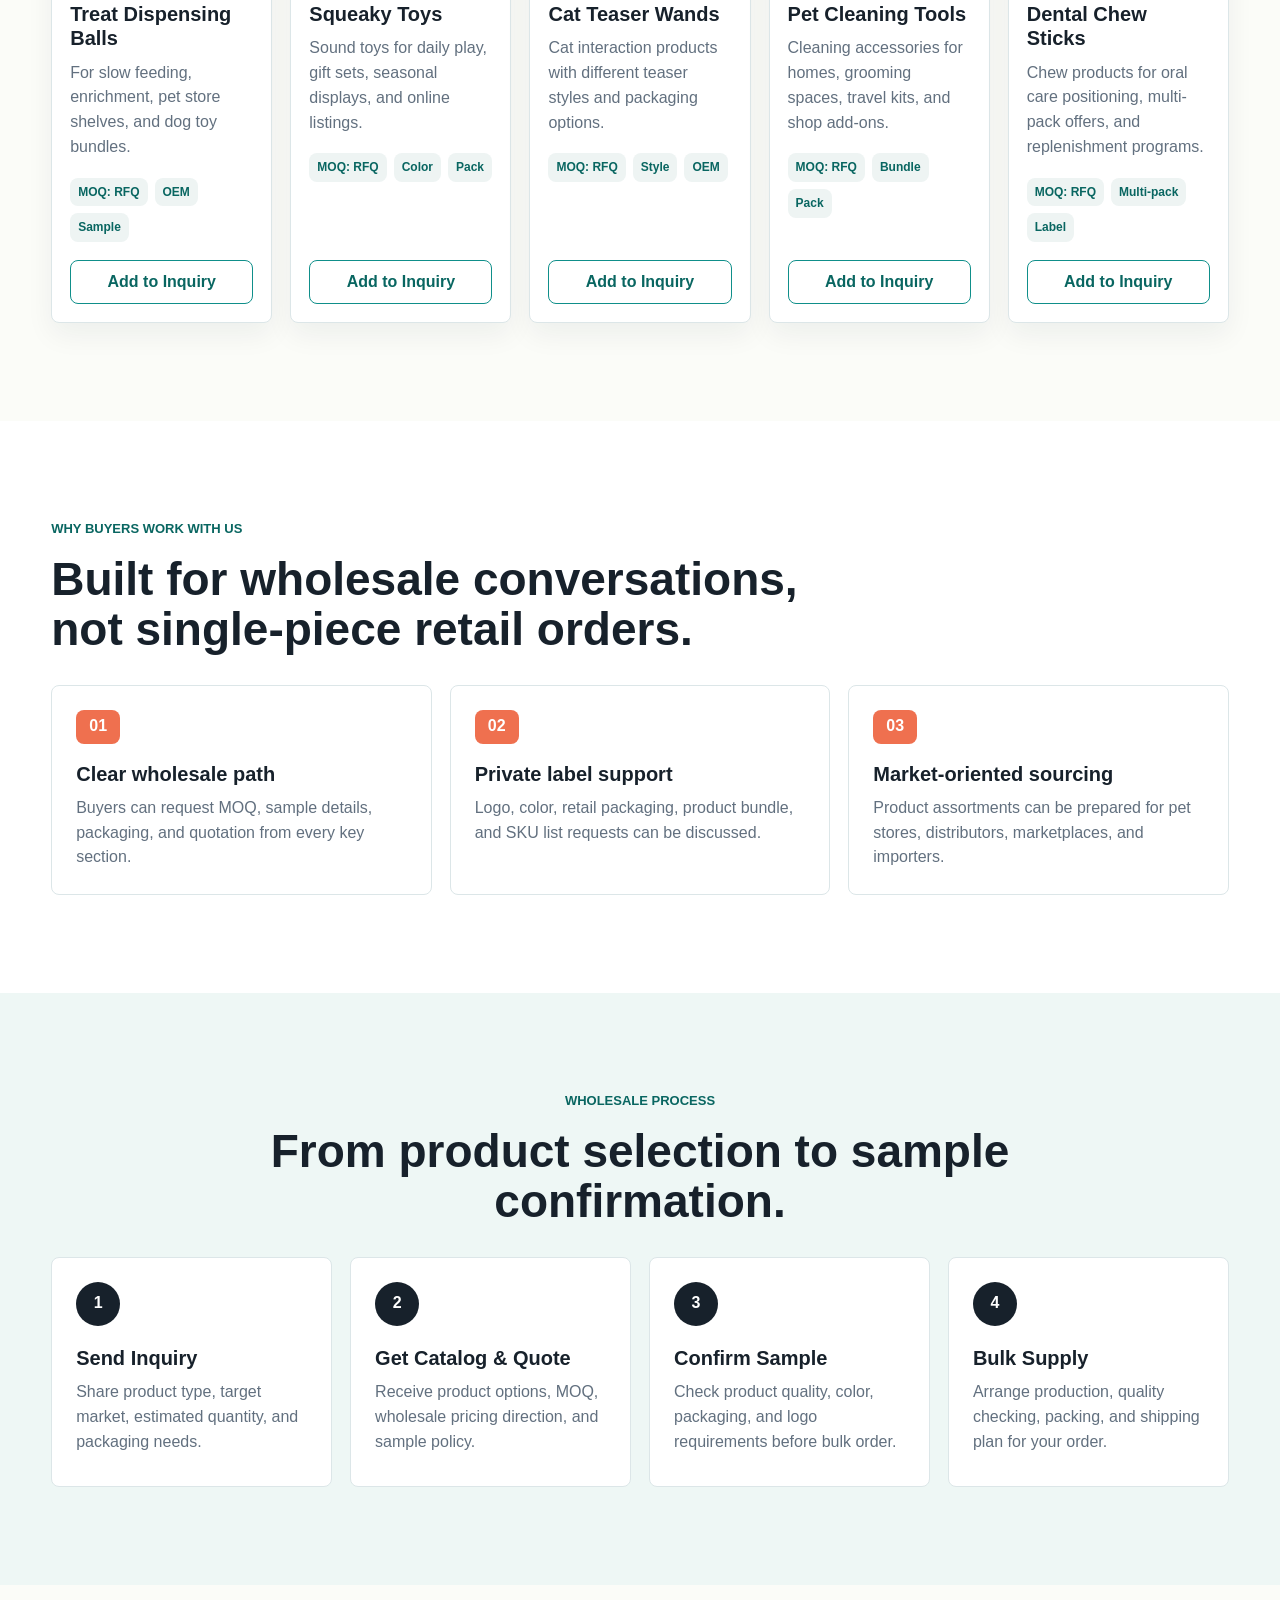
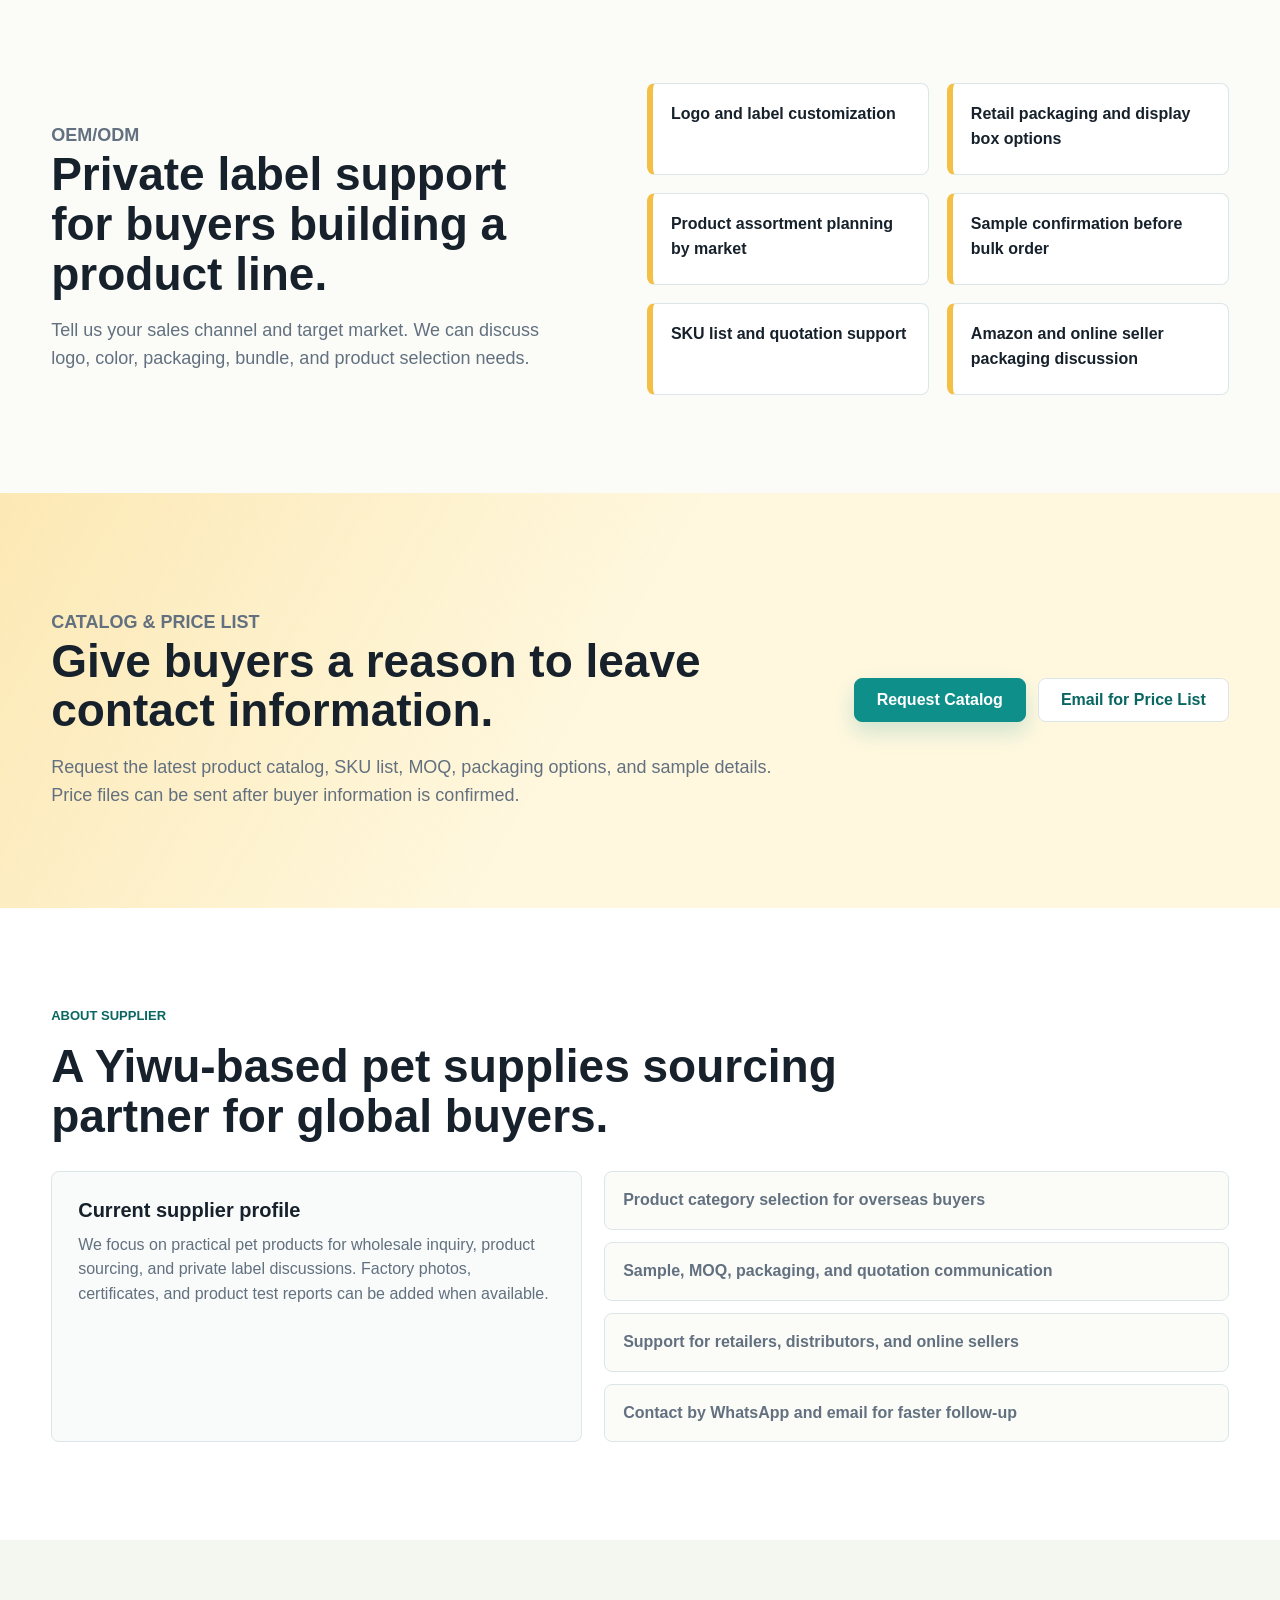
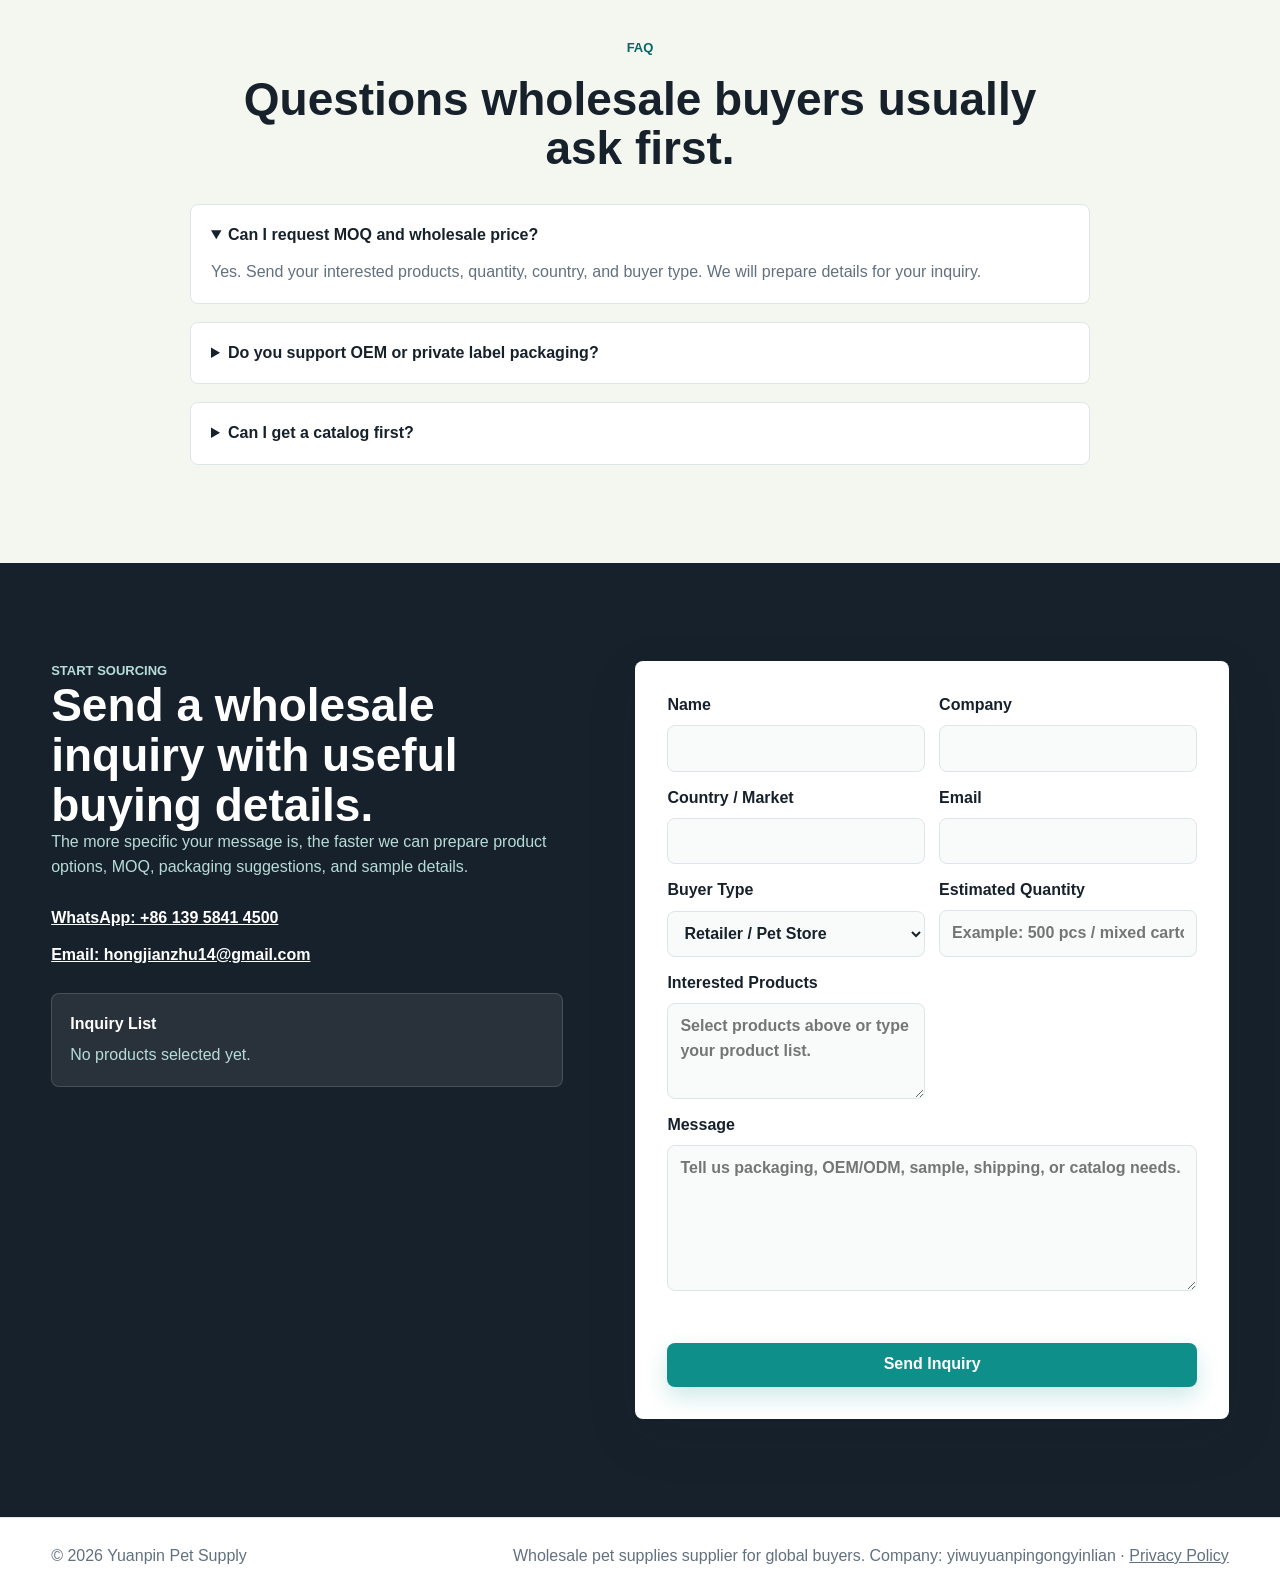
==== commit 51823a57: "Add files via upload" ====
--- a/index.html
+++ b/index.html
@@ -281,7 +281,7 @@
           </div>
         </div>
 
-        <form class="inquiry-form" action="mailto:hongjianzhu14@gmail.com" method="post" enctype="text/plain">
+        <form class="inquiry-form" data-rfq-form data-endpoint="REPLACE_WITH_BACKEND_ENDPOINT">
           <label><span data-i18n="formName">Name</span><input name="name" autocomplete="name" required /></label>
           <label><span data-i18n="formCompany">Company</span><input name="company" autocomplete="organization" /></label>
           <label><span data-i18n="formCountry">Country / Market</span><input name="country" autocomplete="country-name" required /></label>
@@ -298,6 +298,7 @@
           <label><span data-i18n="formQuantity">Estimated Quantity</span><input name="quantity" data-i18n-placeholder="quantityPlaceholder" placeholder="Example: 500 pcs / mixed carton / trial order" /></label>
           <label><span data-i18n="formProducts">Interested Products</span><textarea name="products" rows="3" data-products-field data-i18n-placeholder="productsPlaceholder" placeholder="Select products above or type your product list."></textarea></label>
           <label><span data-i18n="formMessage">Message</span><textarea name="message" rows="5" data-i18n-placeholder="messagePlaceholder" placeholder="Tell us packaging, OEM/ODM, sample, shipping, or catalog needs."></textarea></label>
+          <p class="form-status" data-form-status></p>
           <button class="primary-button form-button" type="submit" data-i18n="submitInquiry">Send Inquiry</button>
         </form>
       </section>
--- a/styles.css
+++ b/styles.css
@@ -29,6 +29,11 @@
   line-height: 1.55;
 }
 
+body[data-lang="en"] .lang-zh,
+body[data-lang="zh"] .lang-en {
+  display: none;
+}
+
 a {
   color: inherit;
 }
@@ -773,7 +778,7 @@
 }
 
 .page-hero {
-  padding: clamp(58px, 8vw, 104px) clamp(18px, 4vw, 56px);
+  padding: clamp(38px, 6vw, 72px) clamp(18px, 4vw, 56px);
   background:
     linear-gradient(120deg, rgba(15, 143, 138, 0.12), transparent 46%),
     linear-gradient(180deg, #ffffff 0%, #f4f7ee 100%);
@@ -781,6 +786,8 @@
 
 .page-hero h1 {
   max-width: 980px;
+  font-size: clamp(34px, 4.4vw, 58px);
+  line-height: 1.04;
 }
 
 .page-hero p:not(.eyebrow) {
@@ -790,6 +797,10 @@
   font-size: 18px;
 }
 
+.section.faq-list {
+  padding-top: clamp(34px, 5vw, 56px);
+}
+
 .two-column-page,
 .factory-layout {
   align-items: stretch;
@@ -828,6 +839,36 @@
   gap: 18px;
 }
 
+.spec-list {
+  display: grid;
+  gap: 8px;
+  margin: 18px 0 0;
+  padding: 0;
+  list-style: none;
+  color: var(--muted);
+}
+
+.spec-list li {
+  padding: 9px 10px;
+  background: #f7fbfa;
+  border: 1px solid var(--line);
+  border-radius: 8px;
+}
+
+.mini-grid {
+  display: grid;
+  grid-template-columns: repeat(3, minmax(0, 1fr));
+  gap: 18px;
+}
+
+.info-band {
+  background: var(--white);
+}
+
+.content-card strong {
+  color: var(--ink);
+}
+
 .legal-content {
   max-width: 960px;
   margin: 0 auto;
@@ -844,6 +885,14 @@
 
 .address-placeholder {
   margin-top: 24px;
+}
+
+.form-status {
+  grid-column: 1 / -1;
+  min-height: 24px;
+  margin: 0;
+  color: var(--teal-dark);
+  font-weight: 800;
 }
 
 @media (max-width: 1180px) {
@@ -908,6 +957,7 @@
   .metric-strip,
   .product-grid,
   .why-grid,
+  .mini-grid,
   .timeline,
   .capability-grid,
   .inquiry-form,
